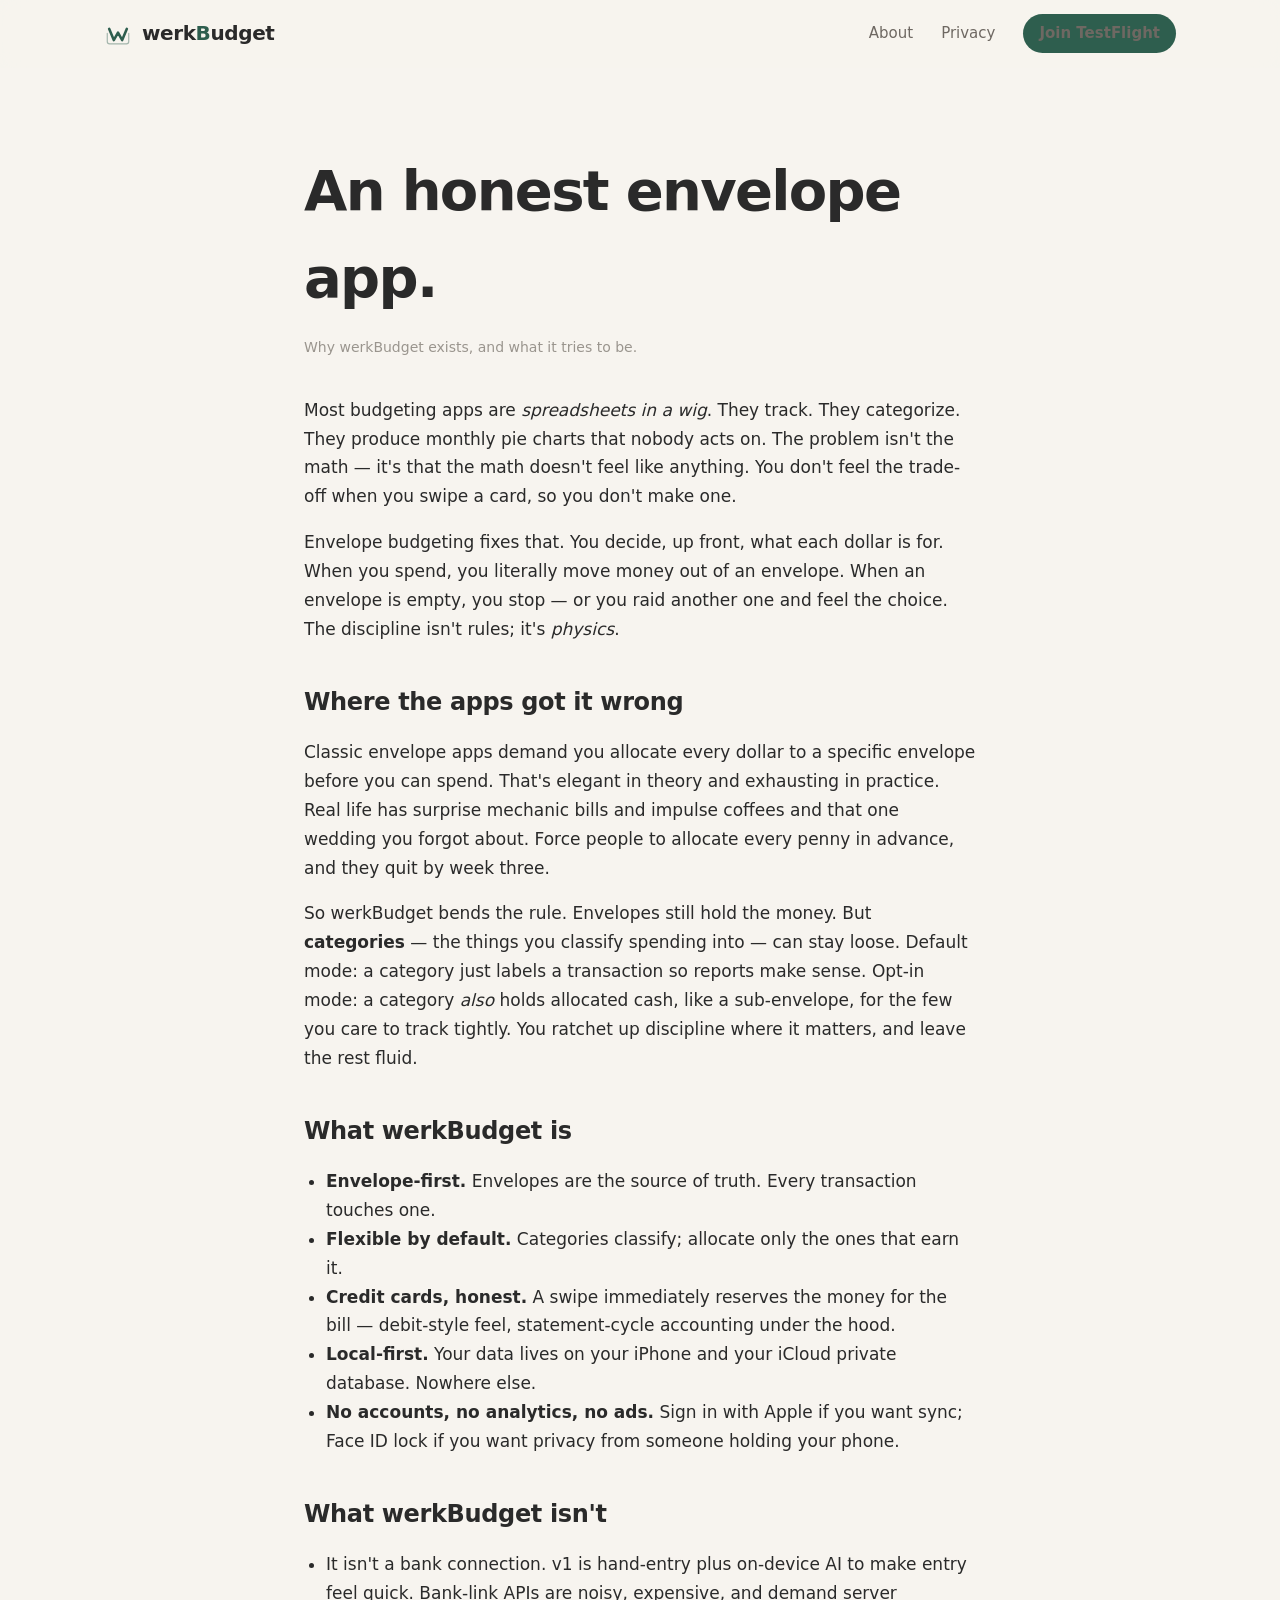
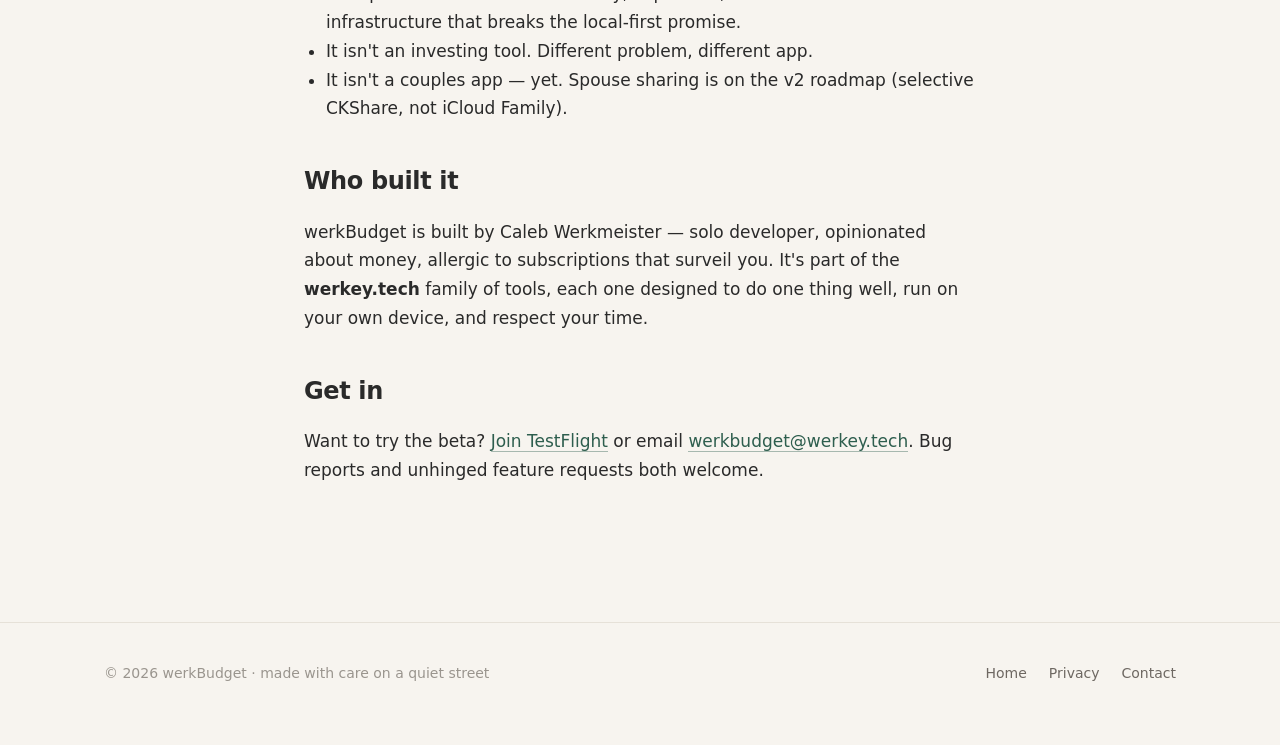
==== about.html @ eddf875f "Initial site: landing, about, privacy Plain HTML/CSS/JS, no build step. Targets werkbudget.werkey.te" ====
<!doctype html>
<html lang="en">
<head>
  <meta charset="utf-8">
  <meta name="viewport" content="width=device-width, initial-scale=1, viewport-fit=cover">
  <meta name="theme-color" content="#F7F4EF" media="(prefers-color-scheme: light)">
  <meta name="theme-color" content="#1A1D20" media="(prefers-color-scheme: dark)">
  <title>About — werkBudget</title>
  <meta name="description" content="Why werkBudget exists: envelope discipline that doesn't punish you for being human.">
  <link rel="icon" type="image/svg+xml" href="assets/favicon.svg">
  <link rel="apple-touch-icon" href="assets/favicon.svg">
  <link rel="canonical" href="https://werkbudget.werkey.tech/about.html">
  <link rel="stylesheet" href="styles.css">
</head>
<body>

  <nav class="nav">
    <div class="nav-inner">
      <a class="brand" href="/">
        <svg class="mark" viewBox="0 0 120 120" aria-hidden="true">
          <path d="M14 57 V92 Q14 102 24 102 H96 Q106 102 106 92 V57" fill="none" stroke="currentColor" stroke-opacity="0.42" stroke-width="5" stroke-linecap="round" stroke-linejoin="round"/>
          <path d="M22 38 L42 86 L60 54 L78 86 L98 38" fill="none" stroke="currentColor" stroke-width="11" stroke-linecap="round" stroke-linejoin="round"/>
        </svg>
        <span>werk<span class="B">B</span>udget</span>
      </a>
      <div class="nav-links">
        <a href="about.html">About</a>
        <a href="privacy.html">Privacy</a>
        <a class="nav-cta" href="/#testflight">Join TestFlight</a>
      </div>
    </div>
  </nav>

  <main class="long">
    <div class="wrap-narrow">
      <h1 data-fade>An honest envelope app.</h1>
      <p class="meta" data-fade data-fade-delay="1">Why werkBudget exists, and what it tries to be.</p>

      <p data-fade data-fade-delay="2">
        Most budgeting apps are <em>spreadsheets in a wig</em>. They track. They categorize. They produce monthly pie charts that nobody acts on. The problem isn't the math — it's that the math doesn't feel like anything. You don't feel the trade-off when you swipe a card, so you don't make one.
      </p>

      <p data-fade>
        Envelope budgeting fixes that. You decide, up front, what each dollar is for. When you spend, you literally move money out of an envelope. When an envelope is empty, you stop — or you raid another one and feel the choice. The discipline isn't rules; it's <em>physics</em>.
      </p>

      <h2 data-fade>Where the apps got it wrong</h2>
      <p data-fade>
        Classic envelope apps demand you allocate every dollar to a specific envelope before you can spend. That's elegant in theory and exhausting in practice. Real life has surprise mechanic bills and impulse coffees and that one wedding you forgot about. Force people to allocate every penny in advance, and they quit by week three.
      </p>
      <p data-fade>
        So werkBudget bends the rule. Envelopes still hold the money. But <strong>categories</strong> — the things you classify spending into — can stay loose. Default mode: a category just labels a transaction so reports make sense. Opt-in mode: a category <em>also</em> holds allocated cash, like a sub-envelope, for the few you care to track tightly. You ratchet up discipline where it matters, and leave the rest fluid.
      </p>

      <h2 data-fade>What werkBudget is</h2>
      <ul>
        <li data-fade><strong>Envelope-first.</strong> Envelopes are the source of truth. Every transaction touches one.</li>
        <li data-fade><strong>Flexible by default.</strong> Categories classify; allocate only the ones that earn it.</li>
        <li data-fade><strong>Credit cards, honest.</strong> A swipe immediately reserves the money for the bill — debit-style feel, statement-cycle accounting under the hood.</li>
        <li data-fade><strong>Local-first.</strong> Your data lives on your iPhone and your iCloud private database. Nowhere else.</li>
        <li data-fade><strong>No accounts, no analytics, no ads.</strong> Sign in with Apple if you want sync; Face ID lock if you want privacy from someone holding your phone.</li>
      </ul>

      <h2 data-fade>What werkBudget isn't</h2>
      <ul>
        <li data-fade>It isn't a bank connection. v1 is hand-entry plus on-device AI to make entry feel quick. Bank-link APIs are noisy, expensive, and demand server infrastructure that breaks the local-first promise.</li>
        <li data-fade>It isn't an investing tool. Different problem, different app.</li>
        <li data-fade>It isn't a couples app — yet. Spouse sharing is on the v2 roadmap (selective CKShare, not iCloud Family).</li>
      </ul>

      <h2 data-fade>Who built it</h2>
      <p data-fade>
        werkBudget is built by Caleb Werkmeister — solo developer, opinionated about money, allergic to subscriptions that surveil you. It's part of the <strong>werkey.tech</strong> family of tools, each one designed to do one thing well, run on your own device, and respect your time.
      </p>

      <h2 data-fade>Get in</h2>
      <p data-fade>
        Want to try the beta? <a href="/#testflight">Join TestFlight</a> or email <a href="mailto:werkbudget@werkey.tech">werkbudget@werkey.tech</a>. Bug reports and unhinged feature requests both welcome.
      </p>
    </div>
  </main>

  <footer>
    <div class="wrap foot-inner">
      <div>© <span id="year">2026</span> werkBudget · made with care on a quiet street</div>
      <div class="foot-links">
        <a href="/">Home</a>
        <a href="privacy.html">Privacy</a>
        <a href="mailto:werkbudget@werkey.tech">Contact</a>
      </div>
    </div>
  </footer>

  <script>document.getElementById('year').textContent = new Date().getFullYear();</script>
  <script src="app.js" defer></script>
</body>
</html>
---- styles.css ----
/* ---------- tokens ---------- */
:root {
  --bg:        #F7F4EF;
  --surface:   #FFFFFF;
  --border:    #E6E1D8;
  --text:      #2A2A2A;
  --text-2:    #6E6862;
  --text-3:    #9A958E;
  --accent:    #2E5E4E;
  --accent-2:  #5A8273;
  --wash:      #DDEAE3;
  --income:    #4A7A5C;
  --warning:   #C68A3F;
  --spend:     #6A8A7C;   /* AppColor.spendNeutral */
  --track:     rgba(0,0,0,0.06);

  --r-sm: 8px;
  --r-md: 14px;
  --r-lg: 22px;
  --r-xl: 32px;

  --shadow-1: 0 1px 2px rgba(46,94,78,.05), 0 4px 16px rgba(46,94,78,.04);
  --shadow-2: 0 4px 12px rgba(46,94,78,.07), 0 20px 60px rgba(46,94,78,.08);

  --ease: cubic-bezier(.2,.7,.2,1);

  --font-display: ui-rounded, -apple-system, "SF Pro Rounded", system-ui, "Segoe UI", Roboto, sans-serif;
  --font-text:    -apple-system, BlinkMacSystemFont, "SF Pro Text", system-ui, "Segoe UI", Roboto, sans-serif;
  --font-mono:    ui-monospace, "SF Mono", Menlo, Consolas, monospace;
}

@media (prefers-color-scheme: dark) {
  :root {
    --bg:       #1A1D20;
    --surface:  #252830;
    --border:   #46494F;
    --text:     #E6E2DC;
    --text-2:   #9A958E;
    --text-3:   #827B72;
    --accent:   #4A8270;
    --accent-2: #6A9986;
    --wash:     #3D5F55;
    --income:   #6FA084;
    --warning:  #D9A560;
    --spend:    #82AC9B;
    --track:    rgba(255,255,255,0.08);
    --shadow-1: 0 1px 2px rgba(0,0,0,.3), 0 4px 16px rgba(0,0,0,.2);
    --shadow-2: 0 4px 12px rgba(0,0,0,.35), 0 20px 60px rgba(0,0,0,.35);
  }
}

/* ---------- reset ---------- */
*,*::before,*::after { box-sizing: border-box; }
html, body { margin: 0; padding: 0; }
html { scroll-behavior: smooth; }
body {
  background: var(--bg);
  color: var(--text);
  font-family: var(--font-text);
  font-size: 17px;
  line-height: 1.55;
  -webkit-font-smoothing: antialiased;
  text-rendering: optimizeLegibility;
  overflow-x: hidden;
}
a { color: inherit; text-decoration: none; }
img, svg { display: block; max-width: 100%; }
button { font: inherit; cursor: pointer; }

::selection { background: var(--wash); color: var(--text); }

/* ---------- layout ---------- */
.wrap { max-width: 1120px; margin: 0 auto; padding: 0 24px; }
.wrap-narrow { max-width: 720px; margin: 0 auto; padding: 0 24px; }

/* ---------- nav ---------- */
.nav {
  position: sticky;
  top: 0;
  z-index: 50;
  backdrop-filter: saturate(160%) blur(14px);
  -webkit-backdrop-filter: saturate(160%) blur(14px);
  background: color-mix(in srgb, var(--bg) 78%, transparent);
  border-bottom: 1px solid transparent;
  transition: border-color .3s var(--ease), background .3s var(--ease);
}
.nav.scrolled { border-bottom-color: var(--border); }
.nav-inner {
  display: flex;
  align-items: center;
  justify-content: space-between;
  padding: 14px 24px;
  max-width: 1120px;
  margin: 0 auto;
}
.brand {
  display: inline-flex;
  align-items: center;
  gap: 10px;
  color: var(--text);
  font-family: var(--font-display);
  font-weight: 800;
  font-size: 20px;
  letter-spacing: -0.02em;
}
.brand .mark { width: 28px; height: 28px; color: var(--accent); }
.brand .B { color: var(--accent); }
.nav-links { display: flex; gap: 28px; align-items: center; }
.nav-links a {
  font-size: 15px;
  color: var(--text-2);
  transition: color .2s var(--ease);
}
.nav-links a:hover { color: var(--text); }
.nav-cta {
  background: var(--accent);
  color: var(--bg);
  padding: 8px 16px;
  border-radius: 999px;
  font-weight: 600;
  font-size: 14px;
  transition: transform .2s var(--ease), filter .2s var(--ease);
}
.nav-cta:hover { transform: translateY(-1px); filter: brightness(1.05); }
@media (max-width: 640px) {
  .nav-links a:not(.nav-cta) { display: none; }
}

/* ---------- hero ---------- */
.hero {
  position: relative;
  padding: 96px 0 64px;
  overflow: hidden;
}
.hero::before {
  content: "";
  position: absolute;
  inset: -20% -10% auto -10%;
  height: 700px;
  background: radial-gradient(60% 50% at 50% 30%, color-mix(in srgb, var(--wash) 70%, transparent), transparent 70%);
  pointer-events: none;
  z-index: 0;
}
.hero-inner { position: relative; z-index: 1; text-align: center; }
.eyebrow {
  display: inline-block;
  font-family: var(--font-display);
  font-weight: 600;
  font-size: 13px;
  letter-spacing: 0.12em;
  text-transform: uppercase;
  color: var(--accent);
  background: var(--wash);
  padding: 6px 14px;
  border-radius: 999px;
  margin-bottom: 24px;
}
.hero h1 {
  font-family: var(--font-display);
  font-weight: 800;
  font-size: clamp(40px, 7vw, 76px);
  line-height: 1.02;
  letter-spacing: -0.035em;
  margin: 0 auto 20px;
  max-width: 14ch;
}
.hero h1 .accent { color: var(--accent); }
.hero p.lede {
  font-size: clamp(17px, 1.6vw, 21px);
  color: var(--text-2);
  max-width: 56ch;
  margin: 0 auto 36px;
}
.cta-row {
  display: inline-flex;
  gap: 12px;
  flex-wrap: wrap;
  justify-content: center;
}
.btn {
  display: inline-flex;
  align-items: center;
  gap: 8px;
  padding: 14px 22px;
  border-radius: 999px;
  font-weight: 600;
  font-size: 15px;
  transition: transform .2s var(--ease), filter .2s var(--ease), box-shadow .2s var(--ease);
}
.btn-primary {
  background: var(--accent);
  color: var(--bg);
  box-shadow: 0 4px 14px color-mix(in srgb, var(--accent) 40%, transparent);
}
.btn-primary:hover { transform: translateY(-1px); filter: brightness(1.05); box-shadow: 0 8px 22px color-mix(in srgb, var(--accent) 50%, transparent); }
.btn-ghost {
  color: var(--text);
  border: 1px solid var(--border);
  background: transparent;
}
.btn-ghost:hover { background: var(--surface); }

/* ---------- hero device ---------- */
.device-stage {
  position: relative;
  margin: 72px auto 0;
  width: min(360px, 80vw);
  perspective: 1400px;
}
.device {
  position: relative;
  aspect-ratio: 9 / 19.5;
  background: linear-gradient(180deg, #111 0%, #1c1c1c 100%);
  border-radius: 44px;
  padding: 10px;
  box-shadow:
    var(--shadow-2),
    0 0 0 2px rgba(255,255,255,.04) inset,
    0 0 0 8px color-mix(in srgb, var(--accent) 18%, transparent);
  transform-style: preserve-3d;
  transform: rotateX(calc(var(--tilt-x, 0) * 1deg)) rotateY(calc(var(--tilt-y, 0) * 1deg)) translateY(calc(var(--lift, 0) * 1px));
  transition: transform .15s var(--ease);
}
.device-screen {
  position: relative;
  width: 100%;
  height: 100%;
  border-radius: 34px;
  background: var(--bg);
  overflow: hidden;
  display: flex;
  flex-direction: column;
}
.device-notch {
  position: absolute;
  top: 6px;
  left: 50%;
  transform: translateX(-50%);
  width: 96px;
  height: 22px;
  border-radius: 999px;
  background: #111;
  z-index: 3;
}
/* iOS status bar */
.screen-top {
  padding: 24px 28px 0;
  display: flex;
  justify-content: space-between;
  align-items: center;
  font-size: 11px;
  color: var(--text);
  font-weight: 600;
}
.screen-top .status { display: inline-flex; gap: 3px; align-items: center; }
.screen-top .status svg { width: 14px; height: 14px; }

/* --- werkBudget dashboard look --- */
.app-greeting {
  padding: 14px 18px 4px;
}
.app-greeting h1 {
  font-family: var(--font-display);
  font-weight: 700;
  font-size: 22px;
  letter-spacing: -0.02em;
  color: var(--text);
  margin: 0;
}
.app-greeting p {
  font-size: 11px;
  color: var(--text-2);
  margin: 1px 0 0;
}

.app-month {
  display: flex;
  align-items: center;
  justify-content: space-between;
  padding: 10px 14px 12px;
}
.app-month .label {
  font-family: var(--font-display);
  font-weight: 600;
  font-size: 14px;
  color: var(--text);
}
.app-month .chev {
  color: var(--accent);
  width: 22px; height: 22px;
  display: grid; place-items: center;
}
.app-month .chev svg { width: 11px; height: 11px; }

.app-hero {
  margin: 0 16px 12px;
  padding: 14px 16px;
  border-radius: 16px;
  background: linear-gradient(135deg, var(--accent), var(--accent-2));
  color: #fff;
  box-shadow: 0 6px 18px color-mix(in srgb, var(--accent) 25%, transparent);
}
.app-hero .cap {
  font-size: 8px;
  letter-spacing: 0.14em;
  color: rgba(255,255,255,0.78);
  font-weight: 600;
}
.app-hero .big {
  font-family: var(--font-display);
  font-weight: 800;
  font-size: 26px;
  letter-spacing: -0.02em;
  font-variant-numeric: tabular-nums;
  margin-top: 1px;
}
.app-hero .split {
  display: grid;
  grid-template-columns: 1fr 1px 1fr 1px 1fr;
  gap: 8px;
  margin-top: 10px;
  align-items: center;
}
.app-hero .split .col { display: flex; flex-direction: column; gap: 1px; }
.app-hero .split .label {
  font-size: 7px;
  letter-spacing: 0.1em;
  color: rgba(255,255,255,0.7);
  font-weight: 600;
}
.app-hero .split .val {
  font-family: var(--font-display);
  font-weight: 600;
  font-size: 12px;
  font-variant-numeric: tabular-nums;
}
.app-hero .rule {
  background: rgba(255,255,255,0.22);
  width: 1px;
  height: 18px;
  justify-self: center;
}

.app-section-head {
  display: flex; justify-content: space-between; align-items: center;
  padding: 4px 18px 8px;
}
.app-section-head h2 {
  font-family: var(--font-display);
  font-weight: 600;
  font-size: 14px;
  margin: 0;
  color: var(--text);
}
.app-section-head .new {
  display: inline-flex; align-items: center; gap: 3px;
  color: var(--accent);
  font-size: 11px;
  font-weight: 600;
}

.app-grid {
  display: grid;
  grid-template-columns: 1fr 1fr;
  gap: 8px;
  padding: 0 12px 14px;
}

.app-card {
  background: var(--surface);
  border-radius: 14px;
  padding: 12px 8px 14px;
  display: flex;
  flex-direction: column;
  align-items: center;
  gap: 8px;
  box-shadow: 0 2px 6px rgba(0,0,0,0.05);
}
.app-card .name {
  font-family: var(--font-display);
  font-weight: 600;
  font-size: 12px;
  color: var(--text);
}
.ring-wrap {
  position: relative;
  display: grid;
  place-items: center;
}
.ring-wrap svg { transform: rotate(-90deg); }
.ring-center {
  position: absolute;
  inset: 0;
  display: flex;
  flex-direction: column;
  align-items: center;
  justify-content: center;
  text-align: center;
}
.app-card .ring-wrap { width: 84px; height: 84px; }
.app-card .ring-center .cap {
  font-size: 7px;
  letter-spacing: 0.12em;
  color: var(--text-3);
  font-weight: 600;
}
.app-card .ring-center .amt {
  font-family: var(--font-display);
  font-weight: 800;
  font-size: 15px;
  color: var(--text);
  font-variant-numeric: tabular-nums;
  margin-top: 1px;
}

/* ---------- sections ---------- */
section { position: relative; padding: 96px 0; }
.section-head { text-align: center; margin-bottom: 56px; }
.section-head h2 {
  font-family: var(--font-display);
  font-weight: 800;
  font-size: clamp(32px, 4.5vw, 52px);
  line-height: 1.08;
  letter-spacing: -0.025em;
  margin: 0 0 16px;
}
.section-head p {
  color: var(--text-2);
  font-size: clamp(16px, 1.4vw, 19px);
  max-width: 56ch;
  margin: 0 auto;
}

/* fade-in on view */
[data-fade] {
  opacity: 0;
  transform: translateY(28px);
  transition: opacity .9s var(--ease), transform .9s var(--ease);
}
[data-fade].in-view { opacity: 1; transform: none; }
[data-fade-delay="1"].in-view { transition-delay: .08s; }
[data-fade-delay="2"].in-view { transition-delay: .16s; }
[data-fade-delay="3"].in-view { transition-delay: .24s; }

/* ---------- envelope cards on landing — full-size ring style ---------- */
.envelopes {
  display: grid;
  grid-template-columns: repeat(3, 1fr);
  gap: 20px;
}
@media (max-width: 720px) { .envelopes { grid-template-columns: 1fr; } }

.envelope {
  background: var(--surface);
  border: 1px solid var(--border);
  border-radius: var(--r-lg);
  padding: 32px 24px 24px;
  display: flex;
  flex-direction: column;
  align-items: center;
  gap: 16px;
  box-shadow: var(--shadow-1);
  transition: transform .4s var(--ease), box-shadow .4s var(--ease);
}
.envelope:hover { transform: translateY(-3px); box-shadow: var(--shadow-2); }
.envelope .name {
  font-family: var(--font-display);
  font-weight: 600;
  font-size: 16px;
  color: var(--text);
  letter-spacing: -0.01em;
}
.envelope .ring-wrap { width: 168px; height: 168px; }
.envelope .ring-center .cap {
  font-size: 9px;
  letter-spacing: 0.16em;
  color: var(--text-3);
  font-weight: 600;
}
.envelope .ring-center .amt {
  font-family: var(--font-display);
  font-weight: 800;
  font-size: 28px;
  letter-spacing: -0.025em;
  color: var(--text);
  font-variant-numeric: tabular-nums;
  margin-top: 2px;
}
.envelope .legend {
  display: flex;
  gap: 14px;
  flex-wrap: wrap;
  justify-content: center;
  font-size: 11px;
  color: var(--text-2);
  margin-top: 4px;
}
.envelope .legend .item { display: inline-flex; align-items: center; gap: 5px; }
.envelope .legend .dot { width: 8px; height: 8px; border-radius: 999px; }

/* ring animation: draws dasharray length from 0 on view */
.ring-seg {
  stroke-dasharray: 0 264;
  transition: stroke-dasharray 1.2s var(--ease);
}
.in-view .ring-seg,
[data-fade].in-view .ring-seg,
.in-view.ring-wrap .ring-seg {
  stroke-dasharray: var(--seg, 0) 264;
}
.envelope.in-view .ring-seg { stroke-dasharray: var(--seg, 0) 264; }

/* ---------- feature grid ---------- */
.features {
  display: grid;
  grid-template-columns: repeat(3, 1fr);
  gap: 20px;
}
@media (max-width: 900px) { .features { grid-template-columns: 1fr; } }

.feature {
  background: var(--surface);
  border: 1px solid var(--border);
  border-radius: var(--r-lg);
  padding: 28px;
  transition: transform .4s var(--ease), box-shadow .4s var(--ease);
}
.feature:hover { transform: translateY(-2px); box-shadow: var(--shadow-1); }
.feature .icon {
  width: 44px; height: 44px;
  border-radius: 12px;
  background: var(--wash);
  color: var(--accent);
  display: inline-flex; align-items: center; justify-content: center;
  margin-bottom: 18px;
}
.feature h3 {
  font-family: var(--font-display);
  font-weight: 700;
  font-size: 20px;
  letter-spacing: -0.015em;
  margin: 0 0 8px;
}
.feature p { margin: 0; color: var(--text-2); font-size: 15px; }

/* ---------- scrubbed flow scene ---------- */
.flow-scene {
  position: relative;
  height: 360vh;
}
.flow-sticky {
  position: sticky;
  top: 0;
  height: 100vh;
  display: flex;
  align-items: center;
  justify-content: center;
  overflow: hidden;
}

.flow-canvas {
  width: min(760px, 92vw);
  display: flex;
  flex-direction: column;
  align-items: stretch;
  margin: 0 auto;
}

.pay-card {
  align-self: center;
  background: var(--surface);
  border: 1px solid var(--border);
  border-radius: var(--r-lg);
  padding: 16px 28px;
  box-shadow: var(--shadow-1);
  text-align: center;
  min-width: 240px;
}
.pay-card .cap {
  font-size: 10px;
  letter-spacing: 0.14em;
  font-weight: 700;
  color: var(--text-3);
}
.pay-card .amt {
  font-family: var(--font-display);
  font-weight: 800;
  font-size: 30px;
  letter-spacing: -0.025em;
  color: var(--income);
  font-variant-numeric: tabular-nums;
  margin-top: 4px;
  transition: color .25s var(--ease);
}
.pay-card.spent .amt { color: var(--text-3); }

.flow-paths {
  width: 100%;
  height: 80px;
  margin: 4px 0 6px;
  overflow: visible;
}
.flow-paths path {
  fill: none;
  stroke: var(--accent);
  stroke-width: 2;
  stroke-linecap: round;
  stroke-dasharray: 100 100;
  stroke-dashoffset: calc((1 - var(--local, 0)) * 100);
  transition: stroke-dashoffset .15s linear;
}

.targets {
  display: grid;
  grid-template-columns: repeat(3, 1fr);
  gap: 14px;
}
.target {
  background: var(--surface);
  border: 1px solid var(--border);
  border-radius: var(--r-md);
  padding: 16px 14px;
  text-align: center;
  opacity: clamp(0, calc(var(--local, 0) * 3), 1);
  transform: translateY(calc((1 - clamp(0, calc(var(--local, 0) * 3), 1)) * 10px));
  transition: opacity .15s linear, transform .15s linear, box-shadow .35s var(--ease), border-color .35s var(--ease);
  box-shadow: 0 1px 2px rgba(0,0,0,0.03);
}
.target.lit {
  border-color: color-mix(in srgb, var(--accent) 40%, var(--border));
  box-shadow: 0 6px 22px color-mix(in srgb, var(--accent) 18%, transparent);
}
.target .name {
  font-family: var(--font-display);
  font-weight: 700;
  font-size: 15px;
  color: var(--text);
  letter-spacing: -0.01em;
}
.target .rule {
  display: inline-block;
  margin-top: 8px;
  font-size: 11px;
  font-weight: 600;
  padding: 4px 10px;
  border-radius: 999px;
  background: var(--wash);
  color: var(--accent);
  letter-spacing: 0.01em;
}
.target .bar {
  height: 8px;
  border-radius: 999px;
  background: var(--track);
  margin: 14px 0 10px;
  overflow: hidden;
}
.target .bar-fill {
  height: 100%;
  width: calc(var(--local, 0) * 100%);
  background: linear-gradient(90deg, var(--accent), var(--accent-2));
  border-radius: 999px;
  transition: width .15s linear;
}
.target .filled-amt {
  font-family: var(--font-display);
  font-weight: 800;
  font-size: 22px;
  color: var(--accent);
  font-variant-numeric: tabular-nums;
}

@media (max-width: 720px) {
  .flow-scene { height: 320vh; }
  .flow-paths { display: none; }
  .targets { grid-template-columns: 1fr; gap: 10px; }
  .pay-card { margin-bottom: 16px; }
}

/* ---------- "your data" privacy callout ---------- */
.privacy-callout {
  background: linear-gradient(135deg, var(--wash), color-mix(in srgb, var(--wash) 60%, var(--surface)));
  border: 1px solid var(--border);
  border-radius: var(--r-xl);
  padding: 56px;
  display: grid;
  grid-template-columns: 1.2fr 1fr;
  gap: 40px;
  align-items: center;
}
@media (max-width: 800px) { .privacy-callout { grid-template-columns: 1fr; padding: 32px; } }
.privacy-callout h2 {
  font-family: var(--font-display);
  font-weight: 800;
  font-size: clamp(28px, 3.6vw, 42px);
  letter-spacing: -0.025em;
  margin: 0 0 14px;
  color: var(--accent);
}
.privacy-callout p { color: var(--text-2); margin: 0 0 16px; }
.privacy-callout ul {
  list-style: none;
  padding: 0;
  margin: 16px 0 0;
  display: flex;
  flex-direction: column;
  gap: 10px;
  color: var(--text);
  font-size: 15px;
}
.privacy-callout li::before {
  content: "✓";
  color: var(--accent);
  font-weight: 700;
  margin-right: 10px;
}

.cloud-cross {
  position: relative;
  display: grid;
  place-items: center;
  aspect-ratio: 1/1;
}
.cloud-cross svg { width: 80%; max-width: 240px; color: var(--accent); }
.cloud-cross .badge {
  position: absolute;
  bottom: 8%;
  background: var(--surface);
  border: 1px solid var(--border);
  border-radius: 999px;
  padding: 8px 16px;
  font-size: 13px;
  font-weight: 600;
  color: var(--accent);
  box-shadow: var(--shadow-1);
}

/* ---------- final CTA ---------- */
.final-cta {
  text-align: center;
  padding: 120px 0;
  position: relative;
}
.final-cta h2 {
  font-family: var(--font-display);
  font-weight: 800;
  font-size: clamp(36px, 5.2vw, 60px);
  letter-spacing: -0.025em;
  margin: 0 0 18px;
}
.final-cta p { color: var(--text-2); margin: 0 auto 32px; max-width: 50ch; }
.beat {
  display: inline-block;
  animation: beat 2.6s var(--ease) infinite;
}
@keyframes beat {
  0%, 100% { transform: scale(1); }
  50% { transform: scale(1.04); }
}

/* ---------- footer ---------- */
footer {
  border-top: 1px solid var(--border);
  padding: 40px 0 60px;
  color: var(--text-3);
  font-size: 14px;
}
.foot-inner {
  display: flex;
  justify-content: space-between;
  align-items: center;
  flex-wrap: wrap;
  gap: 16px;
}
.foot-links { display: flex; gap: 22px; }
.foot-links a { color: var(--text-2); transition: color .2s var(--ease); }
.foot-links a:hover { color: var(--text); }

/* ---------- about / privacy long-form ---------- */
.long {
  padding: 80px 0 120px;
}
.long h1 {
  font-family: var(--font-display);
  font-weight: 800;
  font-size: clamp(36px, 5vw, 56px);
  letter-spacing: -0.03em;
  margin: 0 0 12px;
}
.long .meta {
  color: var(--text-3);
  font-size: 14px;
  margin-bottom: 36px;
}
.long h2 {
  font-family: var(--font-display);
  font-weight: 700;
  font-size: 24px;
  letter-spacing: -0.015em;
  margin: 40px 0 12px;
}
.long h3 {
  font-family: var(--font-display);
  font-weight: 700;
  font-size: 18px;
  margin: 28px 0 8px;
}
.long p, .long li { color: var(--text); line-height: 1.7; }
.long ul { padding-left: 22px; }
.long a { color: var(--accent); border-bottom: 1px solid color-mix(in srgb, var(--accent) 40%, transparent); }
.long a:hover { border-bottom-color: var(--accent); }

/* ---------- reduced motion ---------- */
@media (prefers-reduced-motion: reduce) {
  *, *::before, *::after {
    animation-duration: 0.01ms !important;
    transition-duration: 0.01ms !important;
  }
  [data-fade] { opacity: 1; transform: none; }
}
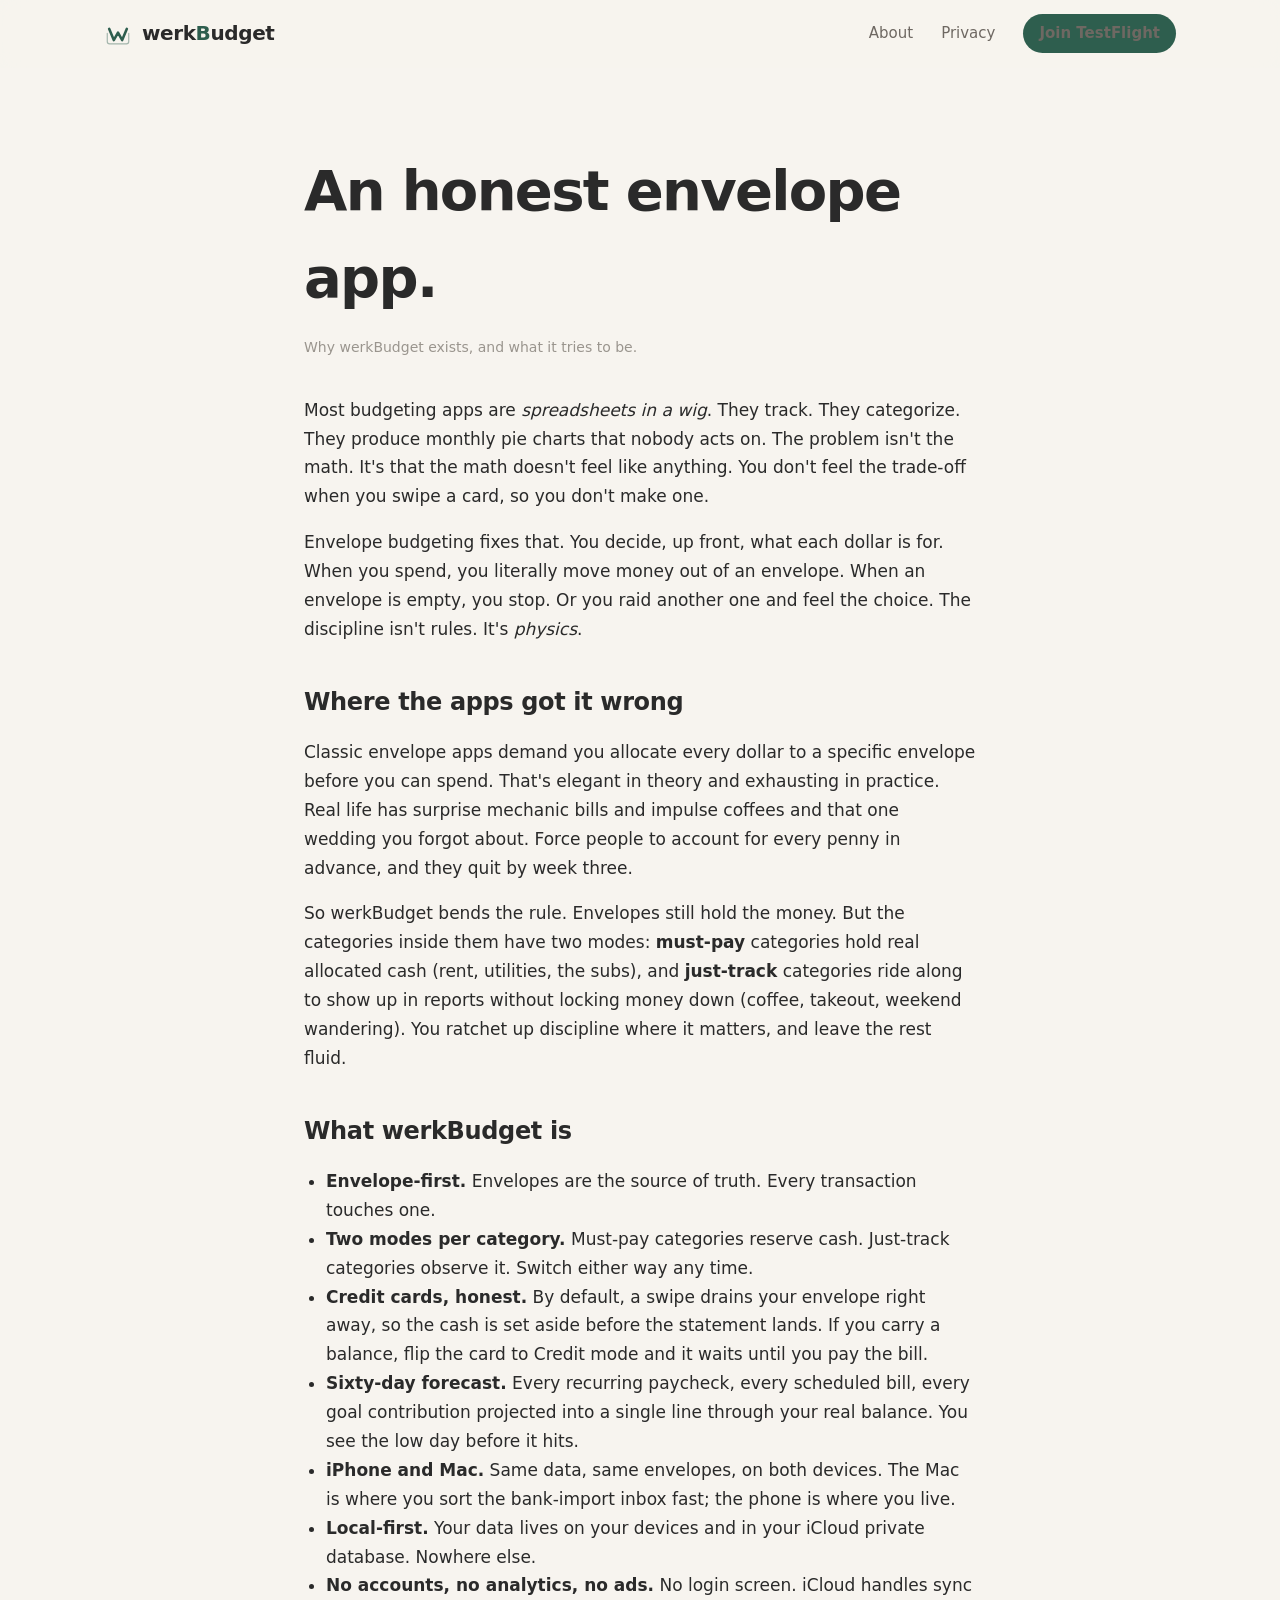
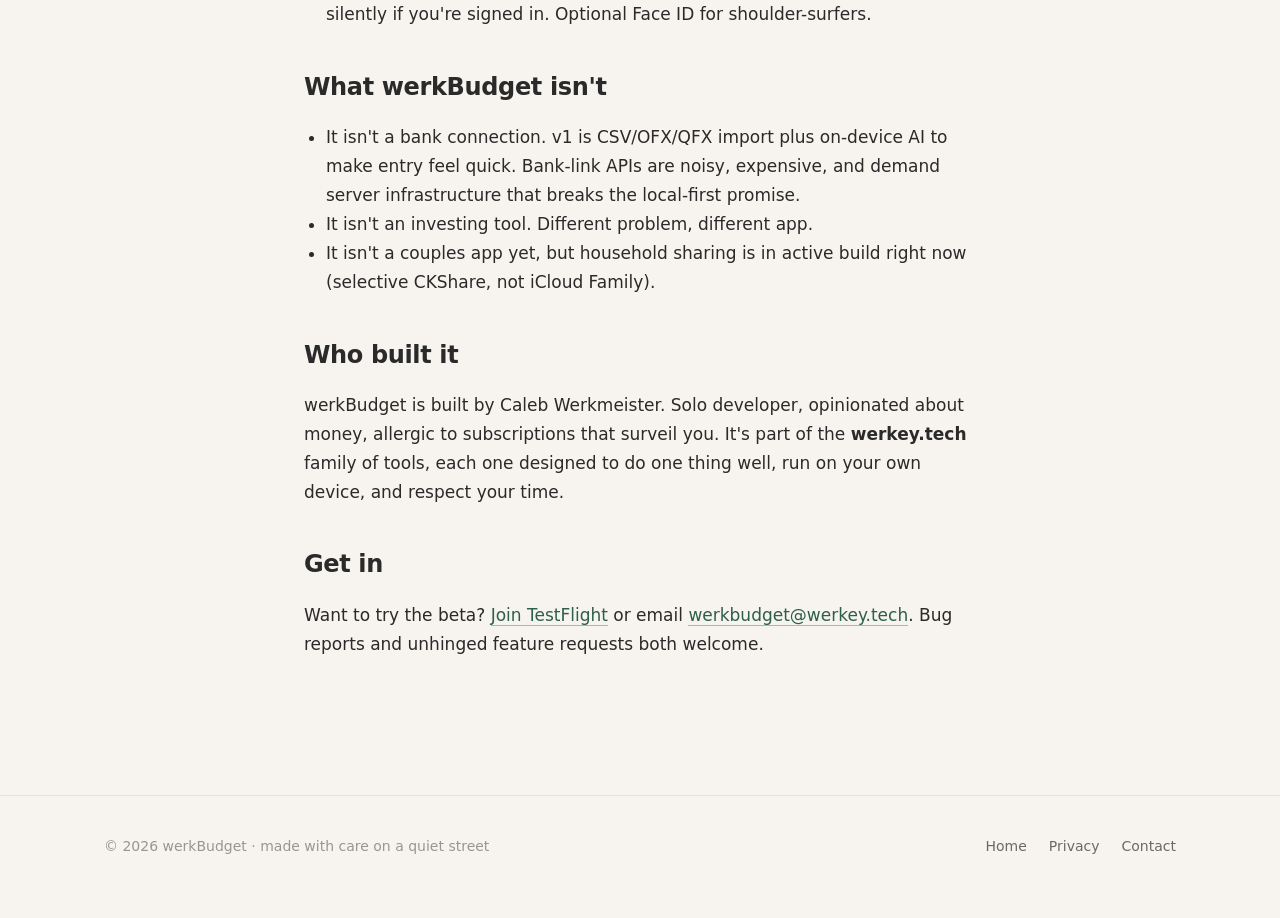
==== commit ff8a087d: "Site refresh: forecast section, Mac companion, voice cleanup Updates the marketing site to match the" ====
--- a/about.html
+++ b/about.html
@@ -10,7 +10,7 @@
   <link rel="icon" type="image/svg+xml" href="assets/favicon.svg">
   <link rel="apple-touch-icon" href="assets/favicon.svg">
   <link rel="canonical" href="https://werkbudget.werkey.tech/about.html">
-  <link rel="stylesheet" href="styles.css">
+  <link rel="stylesheet" href="styles.css?v=3">
 </head>
 <body>
 
@@ -37,40 +37,42 @@
       <p class="meta" data-fade data-fade-delay="1">Why werkBudget exists, and what it tries to be.</p>
 
       <p data-fade data-fade-delay="2">
-        Most budgeting apps are <em>spreadsheets in a wig</em>. They track. They categorize. They produce monthly pie charts that nobody acts on. The problem isn't the math — it's that the math doesn't feel like anything. You don't feel the trade-off when you swipe a card, so you don't make one.
+        Most budgeting apps are <em>spreadsheets in a wig</em>. They track. They categorize. They produce monthly pie charts that nobody acts on. The problem isn't the math. It's that the math doesn't feel like anything. You don't feel the trade-off when you swipe a card, so you don't make one.
       </p>
 
       <p data-fade>
-        Envelope budgeting fixes that. You decide, up front, what each dollar is for. When you spend, you literally move money out of an envelope. When an envelope is empty, you stop — or you raid another one and feel the choice. The discipline isn't rules; it's <em>physics</em>.
+        Envelope budgeting fixes that. You decide, up front, what each dollar is for. When you spend, you literally move money out of an envelope. When an envelope is empty, you stop. Or you raid another one and feel the choice. The discipline isn't rules. It's <em>physics</em>.
       </p>
 
       <h2 data-fade>Where the apps got it wrong</h2>
       <p data-fade>
-        Classic envelope apps demand you allocate every dollar to a specific envelope before you can spend. That's elegant in theory and exhausting in practice. Real life has surprise mechanic bills and impulse coffees and that one wedding you forgot about. Force people to allocate every penny in advance, and they quit by week three.
+        Classic envelope apps demand you allocate every dollar to a specific envelope before you can spend. That's elegant in theory and exhausting in practice. Real life has surprise mechanic bills and impulse coffees and that one wedding you forgot about. Force people to account for every penny in advance, and they quit by week three.
       </p>
       <p data-fade>
-        So werkBudget bends the rule. Envelopes still hold the money. But <strong>categories</strong> — the things you classify spending into — can stay loose. Default mode: a category just labels a transaction so reports make sense. Opt-in mode: a category <em>also</em> holds allocated cash, like a sub-envelope, for the few you care to track tightly. You ratchet up discipline where it matters, and leave the rest fluid.
+        So werkBudget bends the rule. Envelopes still hold the money. But the categories inside them have two modes: <strong>must-pay</strong> categories hold real allocated cash (rent, utilities, the subs), and <strong>just-track</strong> categories ride along to show up in reports without locking money down (coffee, takeout, weekend wandering). You ratchet up discipline where it matters, and leave the rest fluid.
       </p>
 
       <h2 data-fade>What werkBudget is</h2>
       <ul>
         <li data-fade><strong>Envelope-first.</strong> Envelopes are the source of truth. Every transaction touches one.</li>
-        <li data-fade><strong>Flexible by default.</strong> Categories classify; allocate only the ones that earn it.</li>
-        <li data-fade><strong>Credit cards, honest.</strong> A swipe immediately reserves the money for the bill — debit-style feel, statement-cycle accounting under the hood.</li>
-        <li data-fade><strong>Local-first.</strong> Your data lives on your iPhone and your iCloud private database. Nowhere else.</li>
-        <li data-fade><strong>No accounts, no analytics, no ads.</strong> Sign in with Apple if you want sync; Face ID lock if you want privacy from someone holding your phone.</li>
+        <li data-fade><strong>Two modes per category.</strong> Must-pay categories reserve cash. Just-track categories observe it. Switch either way any time.</li>
+        <li data-fade><strong>Credit cards, honest.</strong> By default, a swipe drains your envelope right away, so the cash is set aside before the statement lands. If you carry a balance, flip the card to Credit mode and it waits until you pay the bill.</li>
+        <li data-fade><strong>Sixty-day forecast.</strong> Every recurring paycheck, every scheduled bill, every goal contribution projected into a single line through your real balance. You see the low day before it hits.</li>
+        <li data-fade><strong>iPhone and Mac.</strong> Same data, same envelopes, on both devices. The Mac is where you sort the bank-import inbox fast; the phone is where you live.</li>
+        <li data-fade><strong>Local-first.</strong> Your data lives on your devices and in your iCloud private database. Nowhere else.</li>
+        <li data-fade><strong>No accounts, no analytics, no ads.</strong> No login screen. iCloud handles sync silently if you're signed in. Optional Face ID for shoulder-surfers.</li>
       </ul>
 
       <h2 data-fade>What werkBudget isn't</h2>
       <ul>
-        <li data-fade>It isn't a bank connection. v1 is hand-entry plus on-device AI to make entry feel quick. Bank-link APIs are noisy, expensive, and demand server infrastructure that breaks the local-first promise.</li>
+        <li data-fade>It isn't a bank connection. v1 is CSV/OFX/QFX import plus on-device AI to make entry feel quick. Bank-link APIs are noisy, expensive, and demand server infrastructure that breaks the local-first promise.</li>
         <li data-fade>It isn't an investing tool. Different problem, different app.</li>
-        <li data-fade>It isn't a couples app — yet. Spouse sharing is on the v2 roadmap (selective CKShare, not iCloud Family).</li>
+        <li data-fade>It isn't a couples app yet, but household sharing is in active build right now (selective CKShare, not iCloud Family).</li>
       </ul>
 
       <h2 data-fade>Who built it</h2>
       <p data-fade>
-        werkBudget is built by Caleb Werkmeister — solo developer, opinionated about money, allergic to subscriptions that surveil you. It's part of the <strong>werkey.tech</strong> family of tools, each one designed to do one thing well, run on your own device, and respect your time.
+        werkBudget is built by Caleb Werkmeister. Solo developer, opinionated about money, allergic to subscriptions that surveil you. It's part of the <strong>werkey.tech</strong> family of tools, each one designed to do one thing well, run on your own device, and respect your time.
       </p>
 
       <h2 data-fade>Get in</h2>
--- a/styles.css
+++ b/styles.css
@@ -11,7 +11,9 @@
   --wash:      #DDEAE3;
   --income:    #4A7A5C;
   --warning:   #C68A3F;
+  --attention: #C68A3F;   /* AppColor.attention — heads-up amber, distinct from danger */
   --spend:     #6A8A7C;   /* AppColor.spendNeutral */
+  --danger:    #A33A2C;   /* AppColor.danger — reserved for truly-over states */
   --track:     rgba(0,0,0,0.06);
 
   --r-sm: 8px;
@@ -37,12 +39,14 @@
     --text:     #E6E2DC;
     --text-2:   #9A958E;
     --text-3:   #827B72;
-    --accent:   #4A8270;
-    --accent-2: #6A9986;
-    --wash:     #3D5F55;
+    --accent:   #5C9882;   /* dark accent lifted ~12% per R2 + R3 dark-mode tuning */
+    --accent-2: #7DAB97;
+    --wash:     #4F786A;
     --income:   #6FA084;
     --warning:  #D9A560;
+    --attention:#D9A560;   /* mirrors AppColor.attention dark variant */
     --spend:    #82AC9B;
+    --danger:   #C45040;
     --track:    rgba(255,255,255,0.08);
     --shadow-1: 0 1px 2px rgba(0,0,0,.3), 0 4px 16px rgba(0,0,0,.2);
     --shadow-2: 0 4px 12px rgba(0,0,0,.35), 0 20px 60px rgba(0,0,0,.35);
@@ -316,7 +320,7 @@
 }
 .app-hero .split {
   display: grid;
-  grid-template-columns: 1fr 1px 1fr 1px 1fr;
+  grid-template-columns: 1fr 1px 1fr;
   gap: 8px;
   margin-top: 10px;
   align-items: center;
@@ -810,6 +814,301 @@
 .long a { color: var(--accent); border-bottom: 1px solid color-mix(in srgb, var(--accent) 40%, transparent); }
 .long a:hover { border-bottom-color: var(--accent); }
 
+/* ---------- device mockup additions: inbox card, FAB, tab bar ---------- */
+
+/* "8 charges to sort" inbox card sandwiched between hero and envelopes */
+.app-inbox {
+  margin: 0 16px 12px;
+  padding: 10px 12px;
+  background: var(--surface);
+  border: 1px solid var(--border);
+  border-radius: 14px;
+  display: grid;
+  grid-template-columns: 28px 1fr 12px;
+  gap: 10px;
+  align-items: center;
+  box-shadow: 0 2px 6px rgba(0,0,0,0.04);
+}
+.app-inbox .inbox-glyph {
+  width: 28px; height: 28px;
+  border-radius: 8px;
+  background: var(--wash);
+  color: var(--accent);
+  display: grid; place-items: center;
+}
+.app-inbox .inbox-glyph svg { width: 16px; height: 16px; }
+.app-inbox .inbox-h {
+  font-family: var(--font-display);
+  font-weight: 600;
+  font-size: 11px;
+  color: var(--text);
+  letter-spacing: -0.005em;
+}
+.app-inbox .inbox-s {
+  font-size: 9px;
+  color: var(--text-2);
+  margin-top: 1px;
+}
+.app-inbox .inbox-chev { width: 9px; height: 9px; color: var(--text-3); }
+
+/* FAB inside the mockup screen */
+.app-fab {
+  position: absolute;
+  right: 18px;
+  bottom: 56px;
+  width: 38px; height: 38px;
+  border-radius: 999px;
+  background: var(--accent);
+  color: #fff;
+  display: grid; place-items: center;
+  box-shadow: 0 4px 12px color-mix(in srgb, var(--accent) 35%, transparent);
+  z-index: 2;
+}
+.app-fab svg { width: 18px; height: 18px; }
+
+/* Tab bar at the bottom of the mockup */
+.app-tabs {
+  position: absolute;
+  bottom: 0;
+  left: 0;
+  right: 0;
+  display: grid;
+  grid-template-columns: repeat(5, 1fr);
+  gap: 0;
+  padding: 8px 8px 14px;
+  background: color-mix(in srgb, var(--bg) 92%, transparent);
+  backdrop-filter: blur(8px);
+  -webkit-backdrop-filter: blur(8px);
+  border-top: 1px solid var(--border);
+}
+.app-tabs .tab {
+  display: flex;
+  flex-direction: column;
+  align-items: center;
+  gap: 2px;
+  color: var(--text-3);
+  font-size: 8px;
+  font-weight: 600;
+  letter-spacing: -0.005em;
+}
+.app-tabs .tab svg { width: 17px; height: 17px; }
+.app-tabs .tab.on { color: var(--accent); }
+
+/* the app-grid sits in tighter vertical space now that the inbox row + tab bar are present */
+.app-grid {
+  padding: 0 12px 56px;
+}
+
+/* ---------- Plan / Forecast — new flagship section ---------- */
+.forecast-scene { padding: 80px 0 96px; }
+
+.forecast-mock {
+  background: var(--surface);
+  border: 1px solid var(--border);
+  border-radius: var(--r-lg);
+  padding: 24px 24px 18px;
+  box-shadow: var(--shadow-1);
+  max-width: 880px;
+  margin: 0 auto;
+}
+
+.forecast-header {
+  display: grid;
+  grid-template-columns: repeat(3, 1fr);
+  gap: 16px;
+  padding-bottom: 18px;
+  border-bottom: 1px solid var(--border);
+  margin-bottom: 20px;
+}
+.forecast-stat { display: flex; flex-direction: column; gap: 2px; }
+.forecast-stat .cap {
+  font-family: var(--font-mono);
+  font-size: 10px;
+  letter-spacing: 0.12em;
+  font-weight: 700;
+  color: var(--text-3);
+}
+.forecast-stat .val {
+  font-family: var(--font-display);
+  font-weight: 800;
+  font-size: 22px;
+  letter-spacing: -0.02em;
+  color: var(--text);
+  font-variant-numeric: tabular-nums;
+}
+.forecast-stat .val.income { color: var(--income); }
+.forecast-stat .sub {
+  font-size: 11px;
+  color: var(--text-3);
+}
+
+.forecast-month-row {
+  display: flex;
+  align-items: center;
+  justify-content: center;
+  gap: 18px;
+  font-family: var(--font-display);
+  font-weight: 600;
+  font-size: 15px;
+  color: var(--text);
+  margin-bottom: 6px;
+}
+.forecast-month-row .chev { color: var(--accent); font-weight: 700; font-size: 16px; cursor: default; }
+
+.forecast-dow {
+  display: grid;
+  grid-template-columns: repeat(7, 1fr);
+  text-align: center;
+  font-family: var(--font-mono);
+  font-size: 10px;
+  color: var(--text-3);
+  letter-spacing: 0.08em;
+  padding: 0 4px 6px;
+}
+
+.forecast-grid {
+  width: 100%;
+  height: 280px;
+  display: block;
+}
+.forecast-line {
+  stroke-dasharray: 2000;
+  stroke-dashoffset: 2000;
+  transition: stroke-dashoffset 1.6s var(--ease);
+}
+.forecast-mock.in-view .forecast-line {
+  stroke-dashoffset: 0;
+}
+.forecast-dip {
+  opacity: 0;
+  transition: opacity .4s var(--ease) 1.2s;
+}
+.forecast-mock.in-view .forecast-dip { opacity: 1; }
+
+.forecast-legend {
+  display: flex;
+  gap: 16px;
+  flex-wrap: wrap;
+  justify-content: center;
+  padding-top: 12px;
+  border-top: 1px solid var(--border);
+  margin-top: 8px;
+  font-size: 11px;
+  color: var(--text-2);
+}
+.forecast-legend .item { display: inline-flex; align-items: center; gap: 6px; }
+.forecast-legend .dot { width: 8px; height: 8px; border-radius: 999px; }
+
+@media (max-width: 720px) {
+  .forecast-header { grid-template-columns: 1fr; gap: 10px; }
+  .forecast-grid { height: 220px; }
+}
+
+/* ---------- distribute scrub labels — Must-pay / Goal / Just-track ---------- */
+.target .rule.must  { background: var(--wash); color: var(--accent); }
+.target .rule.goal  { background: color-mix(in srgb, var(--income) 18%, var(--surface)); color: var(--income); }
+.target .rule.track {
+  background: color-mix(in srgb, var(--text-3) 16%, var(--surface));
+  color: var(--text-2);
+}
+
+/* ---------- Mac companion ---------- */
+.mac-companion { padding: 80px 0 96px; }
+.mac-grid {
+  display: grid;
+  grid-template-columns: 1fr 1.2fr;
+  gap: 56px;
+  align-items: center;
+}
+@media (max-width: 900px) { .mac-grid { grid-template-columns: 1fr; gap: 32px; } }
+
+.mac-copy h2 {
+  font-family: var(--font-display);
+  font-weight: 800;
+  font-size: clamp(28px, 3.4vw, 40px);
+  letter-spacing: -0.025em;
+  margin: 0 0 16px;
+}
+.mac-copy p { color: var(--text-2); margin: 0 0 12px; font-size: 17px; }
+.mac-copy .mac-fine { color: var(--text-3); font-size: 14px; }
+
+.mac-mock {
+  perspective: 1200px;
+}
+.mac-frame {
+  background: var(--surface);
+  border: 1px solid var(--border);
+  border-radius: 14px;
+  box-shadow: var(--shadow-2);
+  overflow: hidden;
+  transform: rotateY(calc(var(--mac-tilt, -3) * 1deg)) rotateX(2deg);
+  transition: transform .3s var(--ease);
+}
+.mac-mock:hover .mac-frame { --mac-tilt: 0; }
+
+.mac-bar {
+  display: flex;
+  align-items: center;
+  gap: 6px;
+  padding: 10px 14px;
+  background: color-mix(in srgb, var(--bg) 80%, var(--surface));
+  border-bottom: 1px solid var(--border);
+}
+.mac-dot {
+  width: 11px; height: 11px;
+  border-radius: 999px;
+  display: inline-block;
+}
+.mac-dot.r { background: #ff5f57; }
+.mac-dot.y { background: #febc2e; }
+.mac-dot.g { background: #28c840; }
+.mac-title {
+  margin-left: auto;
+  margin-right: auto;
+  font-size: 12px;
+  font-weight: 600;
+  color: var(--text-2);
+  padding-right: 51px; /* compensate for the 3 dots so title stays centered */
+}
+
+.mac-body {
+  font-family: var(--font-text);
+  font-variant-numeric: tabular-nums;
+}
+.mac-row {
+  display: grid;
+  grid-template-columns: 60px 1fr 1fr 100px;
+  gap: 12px;
+  align-items: center;
+  padding: 12px 18px;
+  font-size: 13px;
+  border-bottom: 1px solid var(--border);
+  color: var(--text);
+}
+.mac-row:last-child { border-bottom: none; }
+.mac-row-date { color: var(--text-3); font-size: 11px; }
+.mac-row-payee { font-weight: 600; }
+.mac-row-cat {
+  color: var(--accent);
+  font-size: 12px;
+  font-weight: 500;
+}
+.mac-row-cat.hint {
+  color: var(--text-3);
+  font-style: italic;
+  font-weight: 400;
+}
+.mac-row-cat.income { color: var(--income); }
+.mac-row-amt {
+  text-align: right;
+  font-weight: 600;
+  font-family: var(--font-display);
+}
+.mac-row-amt.income { color: var(--income); }
+.mac-row.pending {
+  background: color-mix(in srgb, var(--attention) 6%, transparent);
+}
+
 /* ---------- reduced motion ---------- */
 @media (prefers-reduced-motion: reduce) {
   *, *::before, *::after {
@@ -817,4 +1116,6 @@
     transition-duration: 0.01ms !important;
   }
   [data-fade] { opacity: 1; transform: none; }
-}
+  .forecast-line { stroke-dashoffset: 0; }
+  .forecast-dip { opacity: 1; }
+}
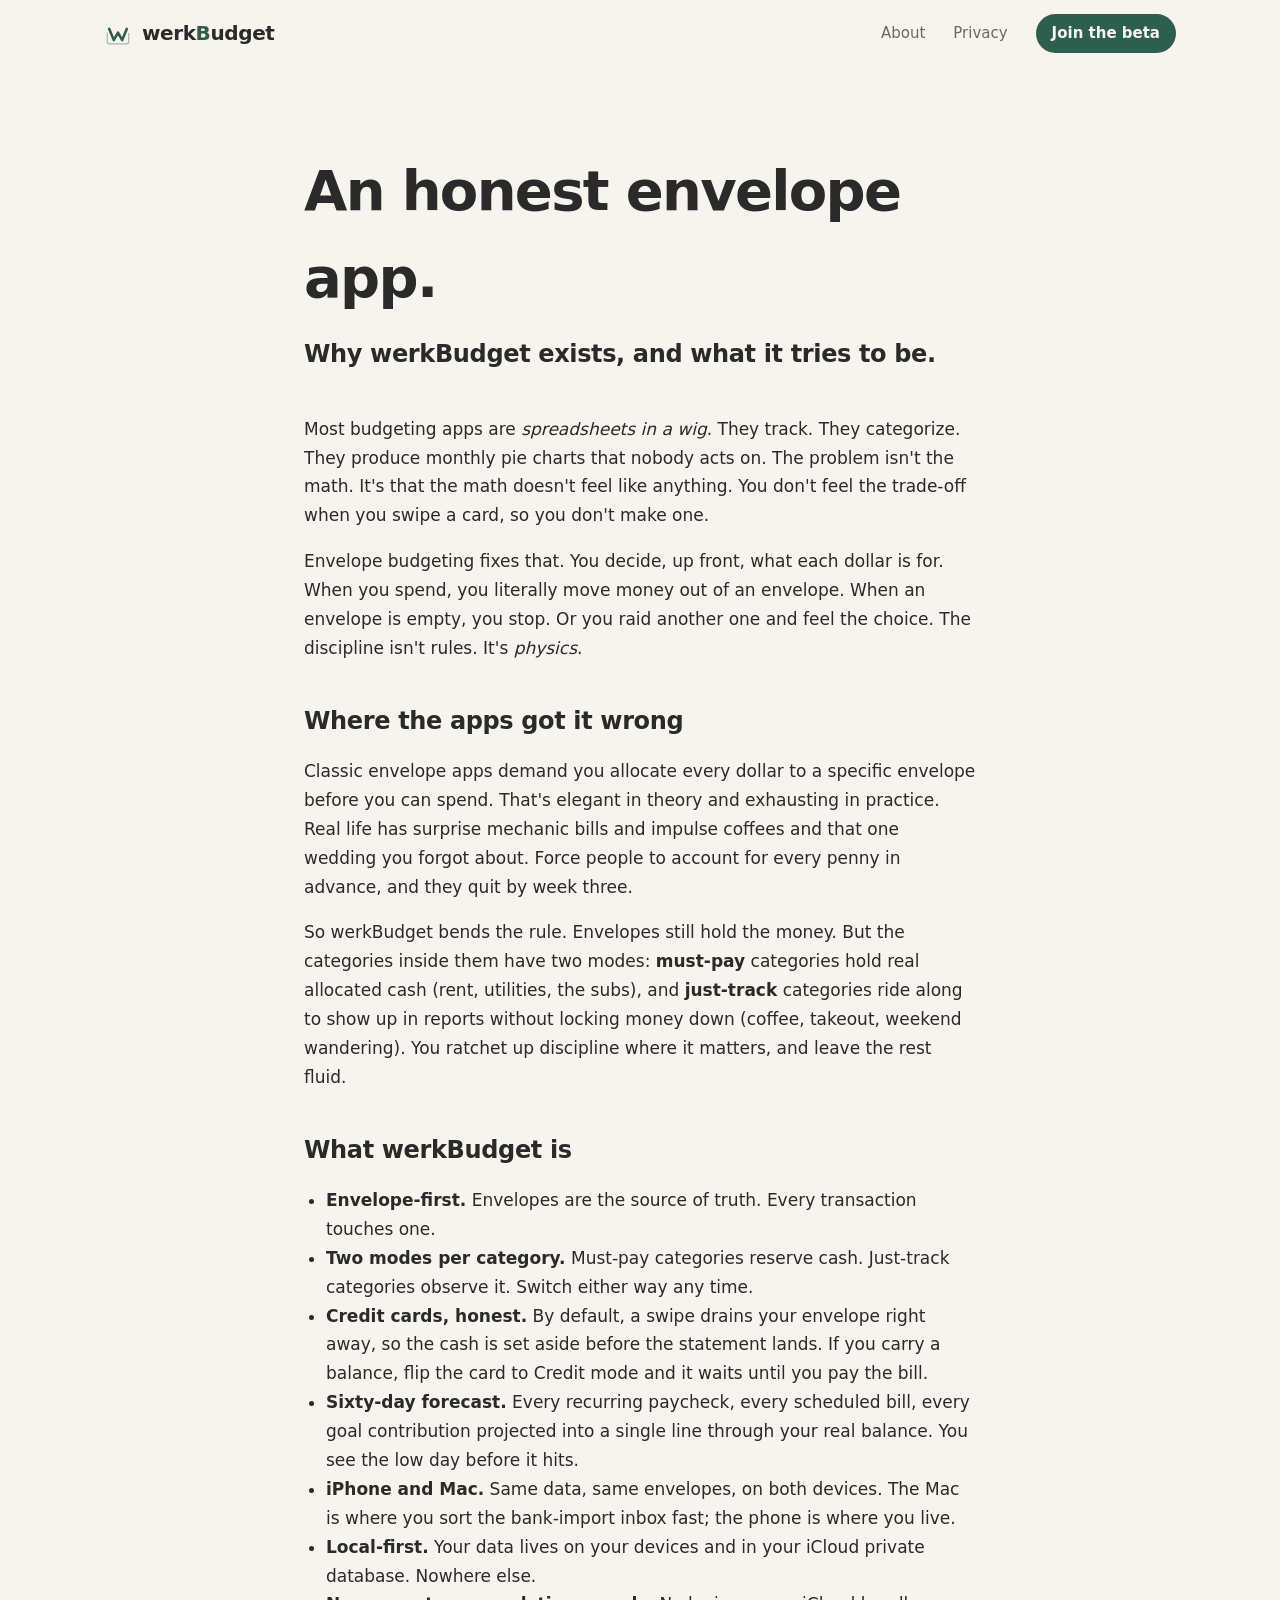
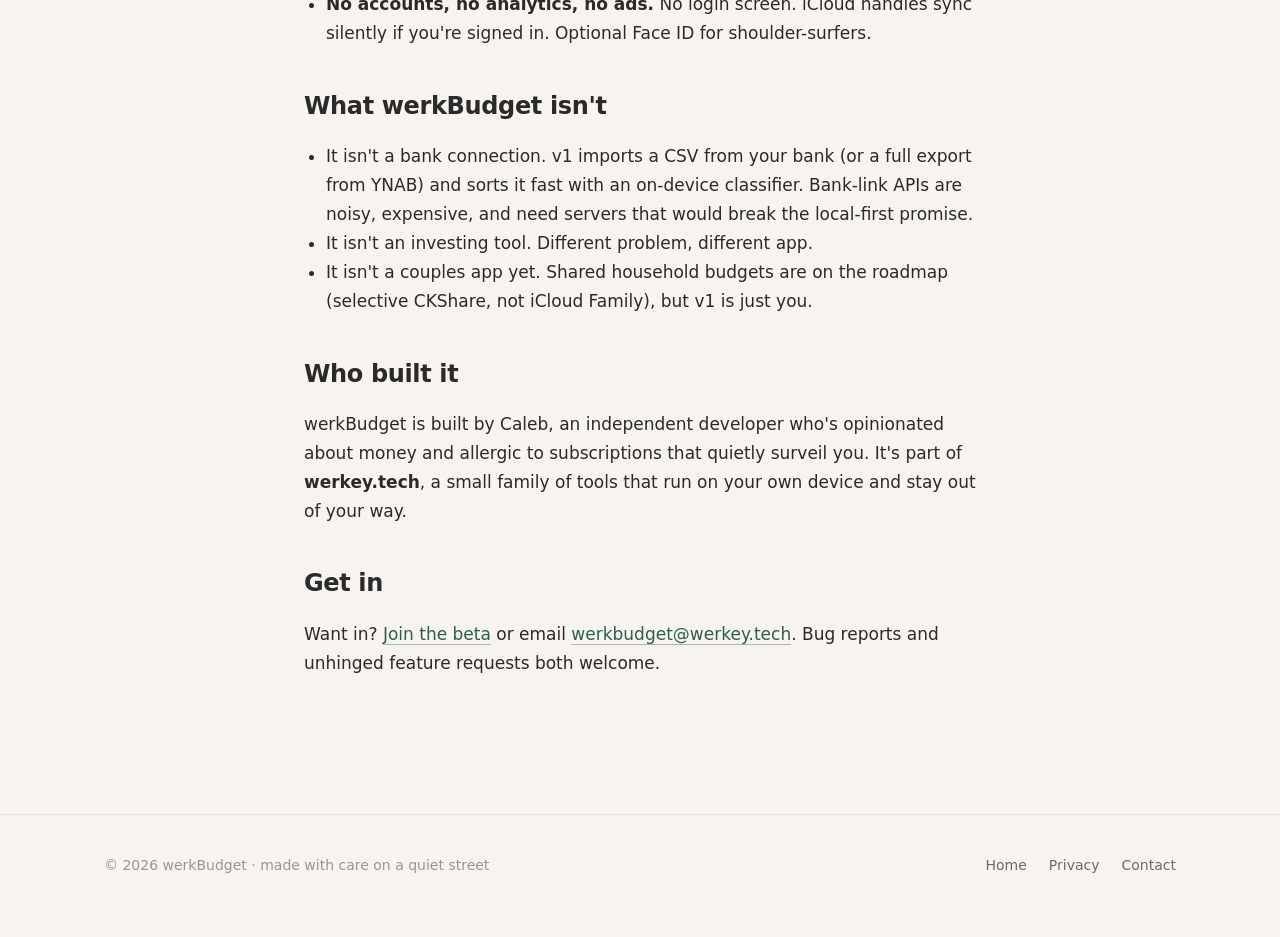
==== commit 7119abd5: "Site: beta wording, accuracy fixes, contrast + sub-header fixes, voice cleanup - Soften 'in external" ====
--- a/about.html
+++ b/about.html
@@ -10,7 +10,7 @@
   <link rel="icon" type="image/svg+xml" href="assets/favicon.svg">
   <link rel="apple-touch-icon" href="assets/favicon.svg">
   <link rel="canonical" href="https://werkbudget.werkey.tech/about.html">
-  <link rel="stylesheet" href="styles.css?v=3">
+  <link rel="stylesheet" href="styles.css?v=5">
 </head>
 <body>
 
@@ -26,7 +26,7 @@
       <div class="nav-links">
         <a href="about.html">About</a>
         <a href="privacy.html">Privacy</a>
-        <a class="nav-cta" href="/#testflight">Join TestFlight</a>
+        <a class="nav-cta" href="/#testflight">Join the beta</a>
       </div>
     </div>
   </nav>
@@ -34,7 +34,7 @@
   <main class="long">
     <div class="wrap-narrow">
       <h1 data-fade>An honest envelope app.</h1>
-      <p class="meta" data-fade data-fade-delay="1">Why werkBudget exists, and what it tries to be.</p>
+      <p class="dek" data-fade data-fade-delay="1">Why werkBudget exists, and what it tries to be.</p>
 
       <p data-fade data-fade-delay="2">
         Most budgeting apps are <em>spreadsheets in a wig</em>. They track. They categorize. They produce monthly pie charts that nobody acts on. The problem isn't the math. It's that the math doesn't feel like anything. You don't feel the trade-off when you swipe a card, so you don't make one.
@@ -65,19 +65,19 @@
 
       <h2 data-fade>What werkBudget isn't</h2>
       <ul>
-        <li data-fade>It isn't a bank connection. v1 is CSV/OFX/QFX import plus on-device AI to make entry feel quick. Bank-link APIs are noisy, expensive, and demand server infrastructure that breaks the local-first promise.</li>
+        <li data-fade>It isn't a bank connection. v1 imports a CSV from your bank (or a full export from YNAB) and sorts it fast with an on-device classifier. Bank-link APIs are noisy, expensive, and need servers that would break the local-first promise.</li>
         <li data-fade>It isn't an investing tool. Different problem, different app.</li>
-        <li data-fade>It isn't a couples app yet, but household sharing is in active build right now (selective CKShare, not iCloud Family).</li>
+        <li data-fade>It isn't a couples app yet. Shared household budgets are on the roadmap (selective CKShare, not iCloud Family), but v1 is just you.</li>
       </ul>
 
       <h2 data-fade>Who built it</h2>
       <p data-fade>
-        werkBudget is built by Caleb Werkmeister. Solo developer, opinionated about money, allergic to subscriptions that surveil you. It's part of the <strong>werkey.tech</strong> family of tools, each one designed to do one thing well, run on your own device, and respect your time.
+        werkBudget is built by Caleb, an independent developer who's opinionated about money and allergic to subscriptions that quietly surveil you. It's part of <strong>werkey.tech</strong>, a small family of tools that run on your own device and stay out of your way.
       </p>
 
       <h2 data-fade>Get in</h2>
       <p data-fade>
-        Want to try the beta? <a href="/#testflight">Join TestFlight</a> or email <a href="mailto:werkbudget@werkey.tech">werkbudget@werkey.tech</a>. Bug reports and unhinged feature requests both welcome.
+        Want in? <a href="/#testflight">Join the beta</a> or email <a href="mailto:werkbudget@werkey.tech">werkbudget@werkey.tech</a>. Bug reports and unhinged feature requests both welcome.
       </p>
     </div>
   </main>
--- a/styles.css
+++ b/styles.css
@@ -126,6 +126,10 @@
   transition: transform .2s var(--ease), filter .2s var(--ease);
 }
 .nav-cta:hover { transform: translateY(-1px); filter: brightness(1.05); }
+/* Beat `.nav-links a` (specificity 0,1,1), which would otherwise paint the
+   CTA text in the muted link gray — illegible on the accent fill (~1.1:1).
+   This restores the on-accent text color in both themes. */
+.nav-links a.nav-cta { color: var(--bg); }
 @media (max-width: 640px) {
   .nav-links a:not(.nav-cta) { display: none; }
 }
@@ -158,6 +162,11 @@
   padding: 6px 14px;
   border-radius: 999px;
   margin-bottom: 24px;
+}
+/* Dark mode: the --wash fill sits too close to the accent text to read
+   (~1.4:1). Swap to a translucent accent pill so the green text pops. */
+@media (prefers-color-scheme: dark) {
+  .eyebrow { background: color-mix(in srgb, var(--accent) 16%, transparent); }
 }
 .hero h1 {
   font-family: var(--font-display);
@@ -796,6 +805,17 @@
   font-size: 14px;
   margin-bottom: 36px;
 }
+/* Page subtitle ("dek") under the h1 — styled identically to the
+   section sub-headers (.long h2) so they read as one heading voice:
+   same display font, weight, size, tracking, and color. */
+.long .dek {
+  font-family: var(--font-display);
+  font-weight: 700;
+  font-size: 24px;
+  letter-spacing: -0.015em;
+  color: var(--text);
+  margin: 0 0 40px;
+}
 .long h2 {
   font-family: var(--font-display);
   font-weight: 700;
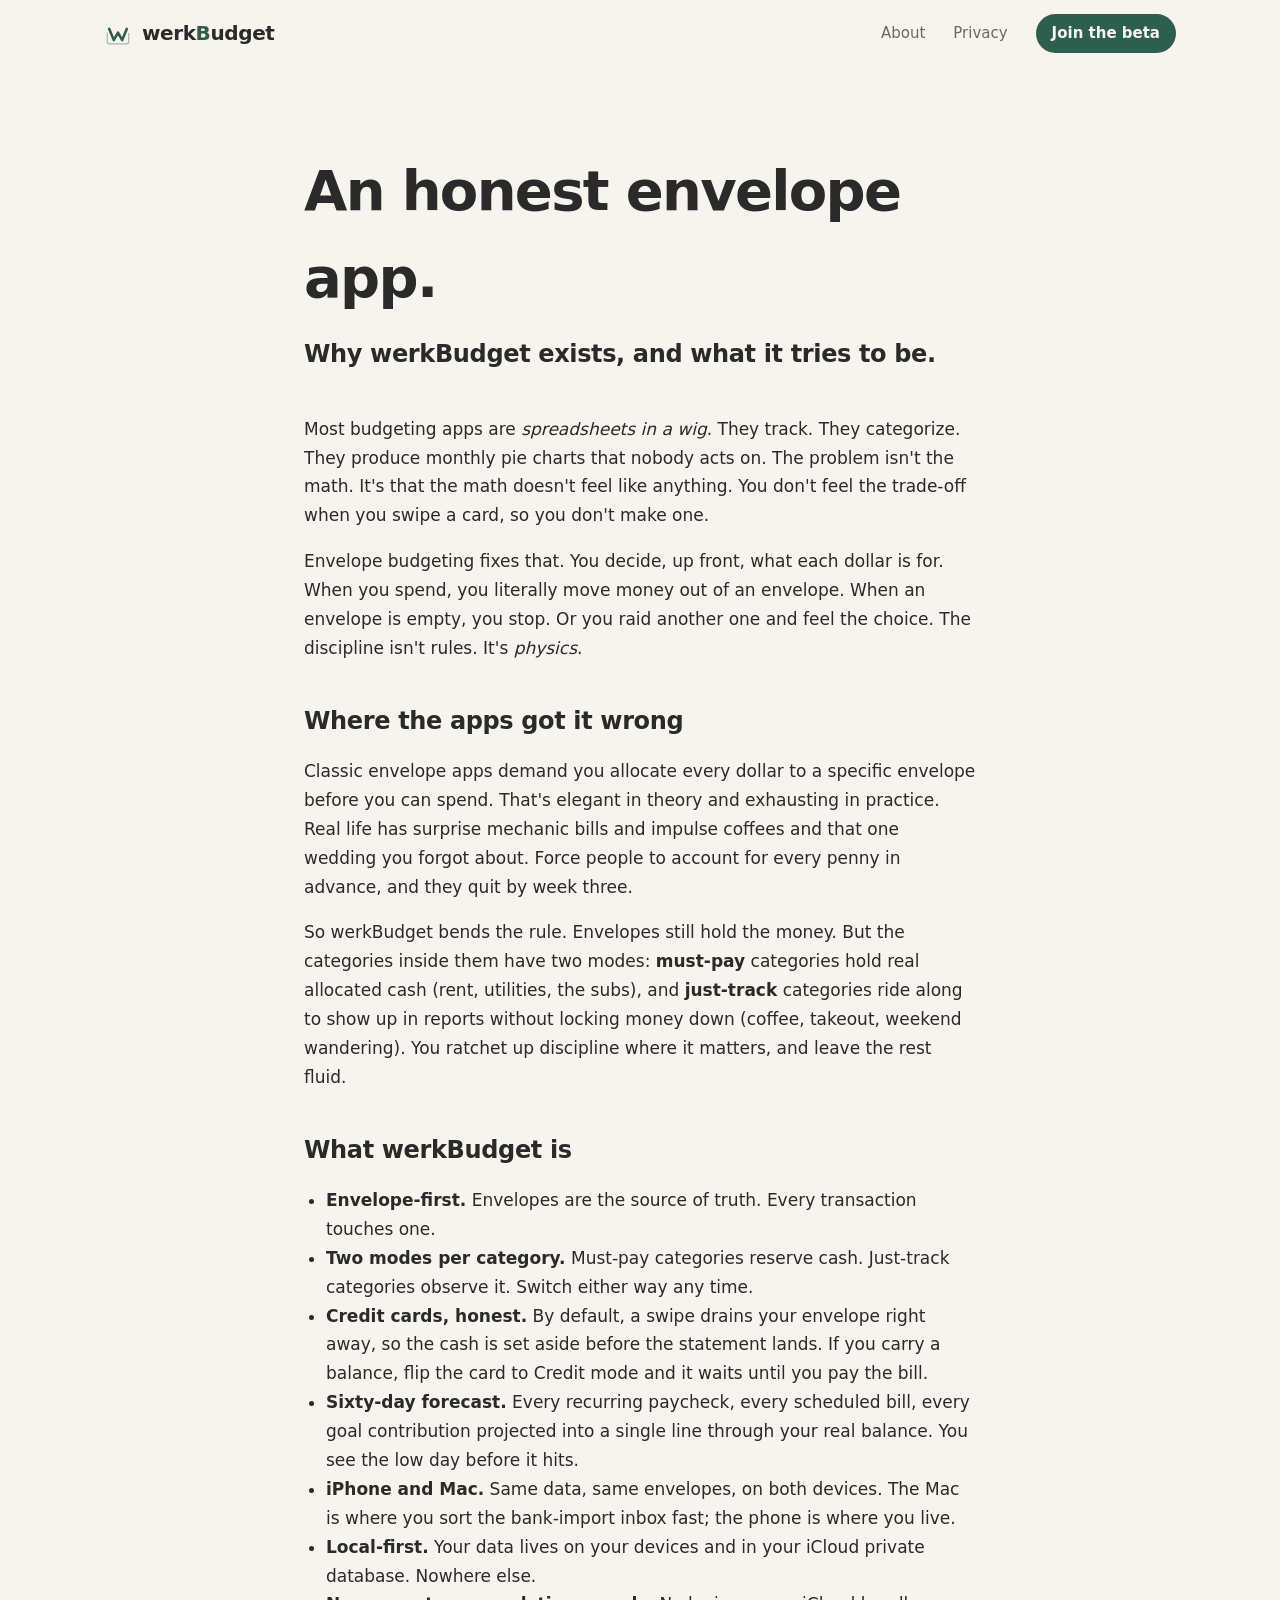
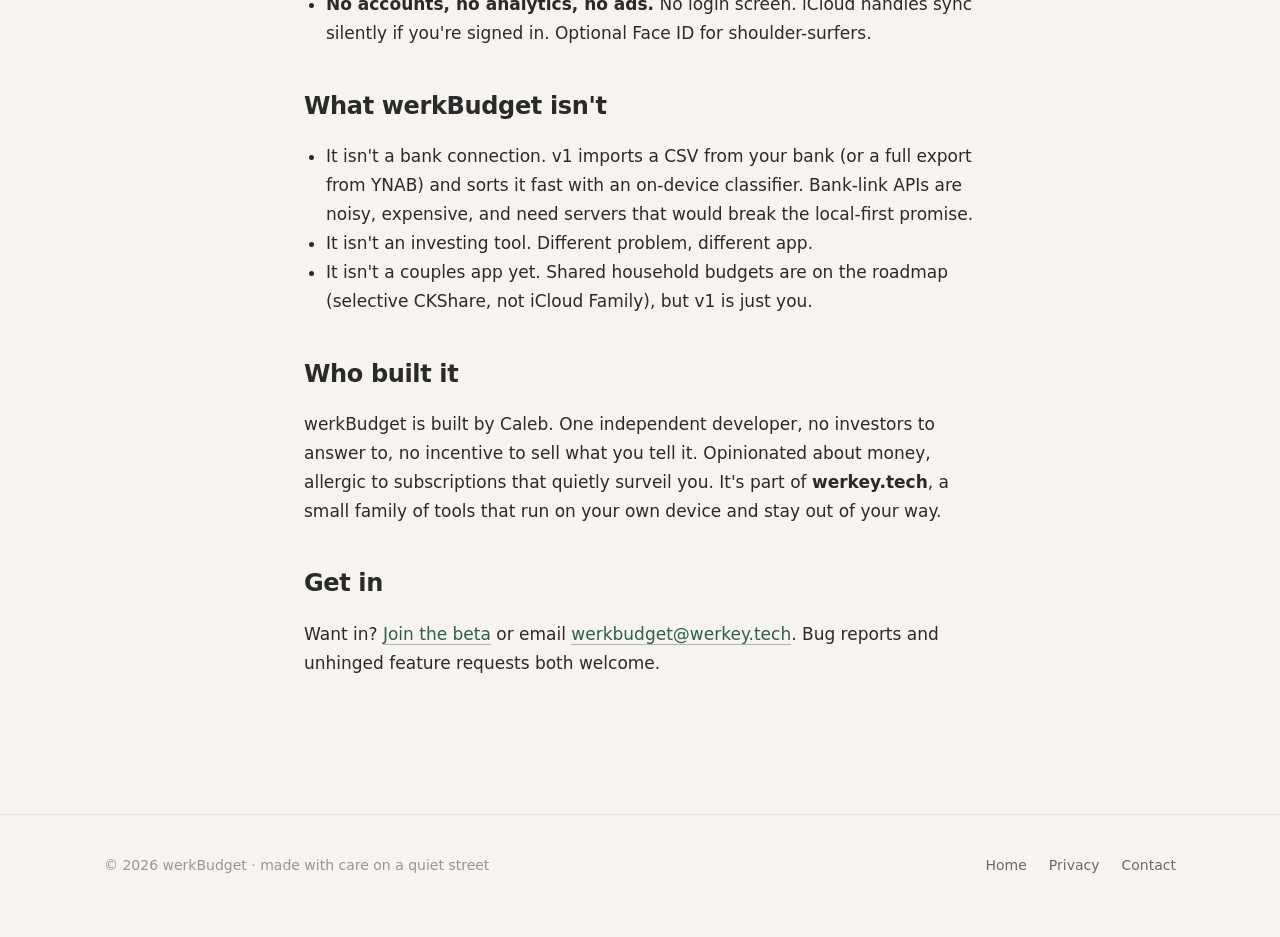
==== commit 1a3fc906: "About: lean into solo-dev as a trust signal (no investors, no incentive to sell your data)" ====
--- a/about.html
+++ b/about.html
@@ -72,7 +72,7 @@
 
       <h2 data-fade>Who built it</h2>
       <p data-fade>
-        werkBudget is built by Caleb, an independent developer who's opinionated about money and allergic to subscriptions that quietly surveil you. It's part of <strong>werkey.tech</strong>, a small family of tools that run on your own device and stay out of your way.
+        werkBudget is built by Caleb. One independent developer, no investors to answer to, no incentive to sell what you tell it. Opinionated about money, allergic to subscriptions that quietly surveil you. It's part of <strong>werkey.tech</strong>, a small family of tools that run on your own device and stay out of your way.
       </p>
 
       <h2 data-fade>Get in</h2>
